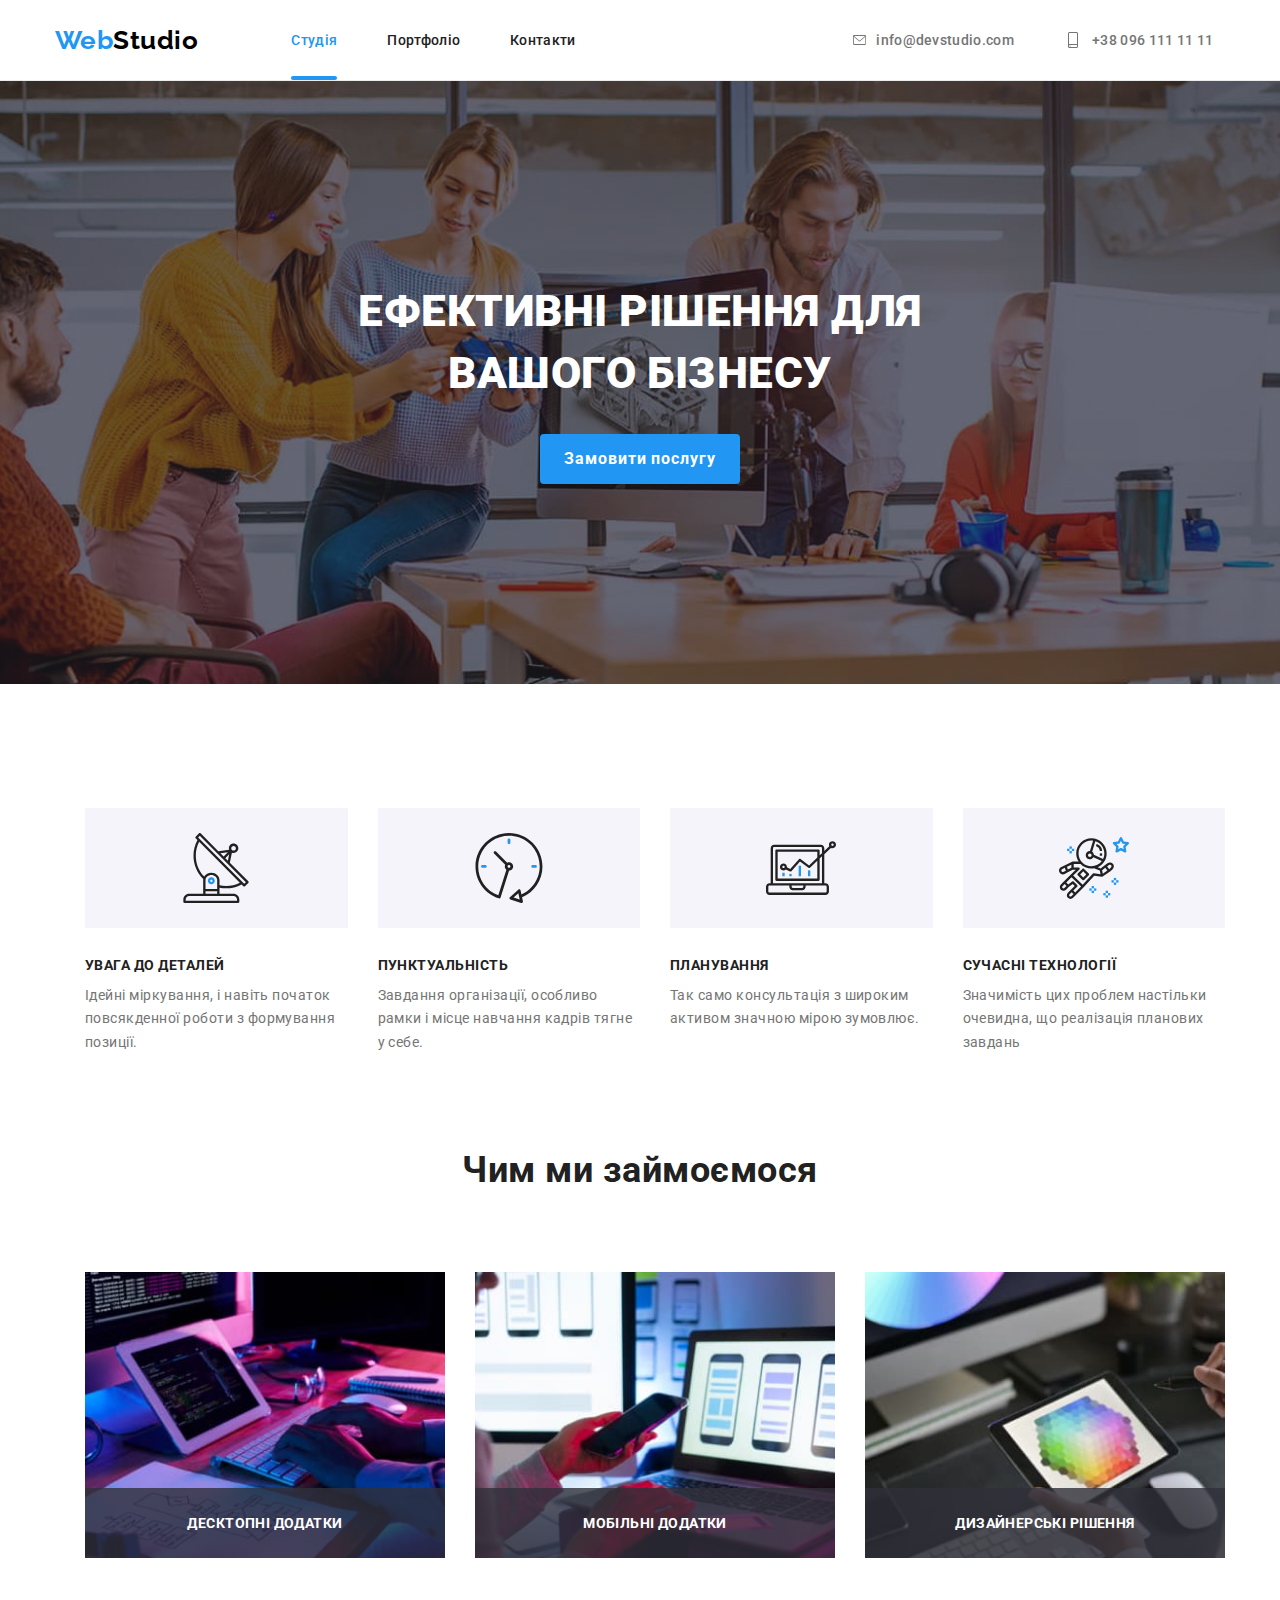
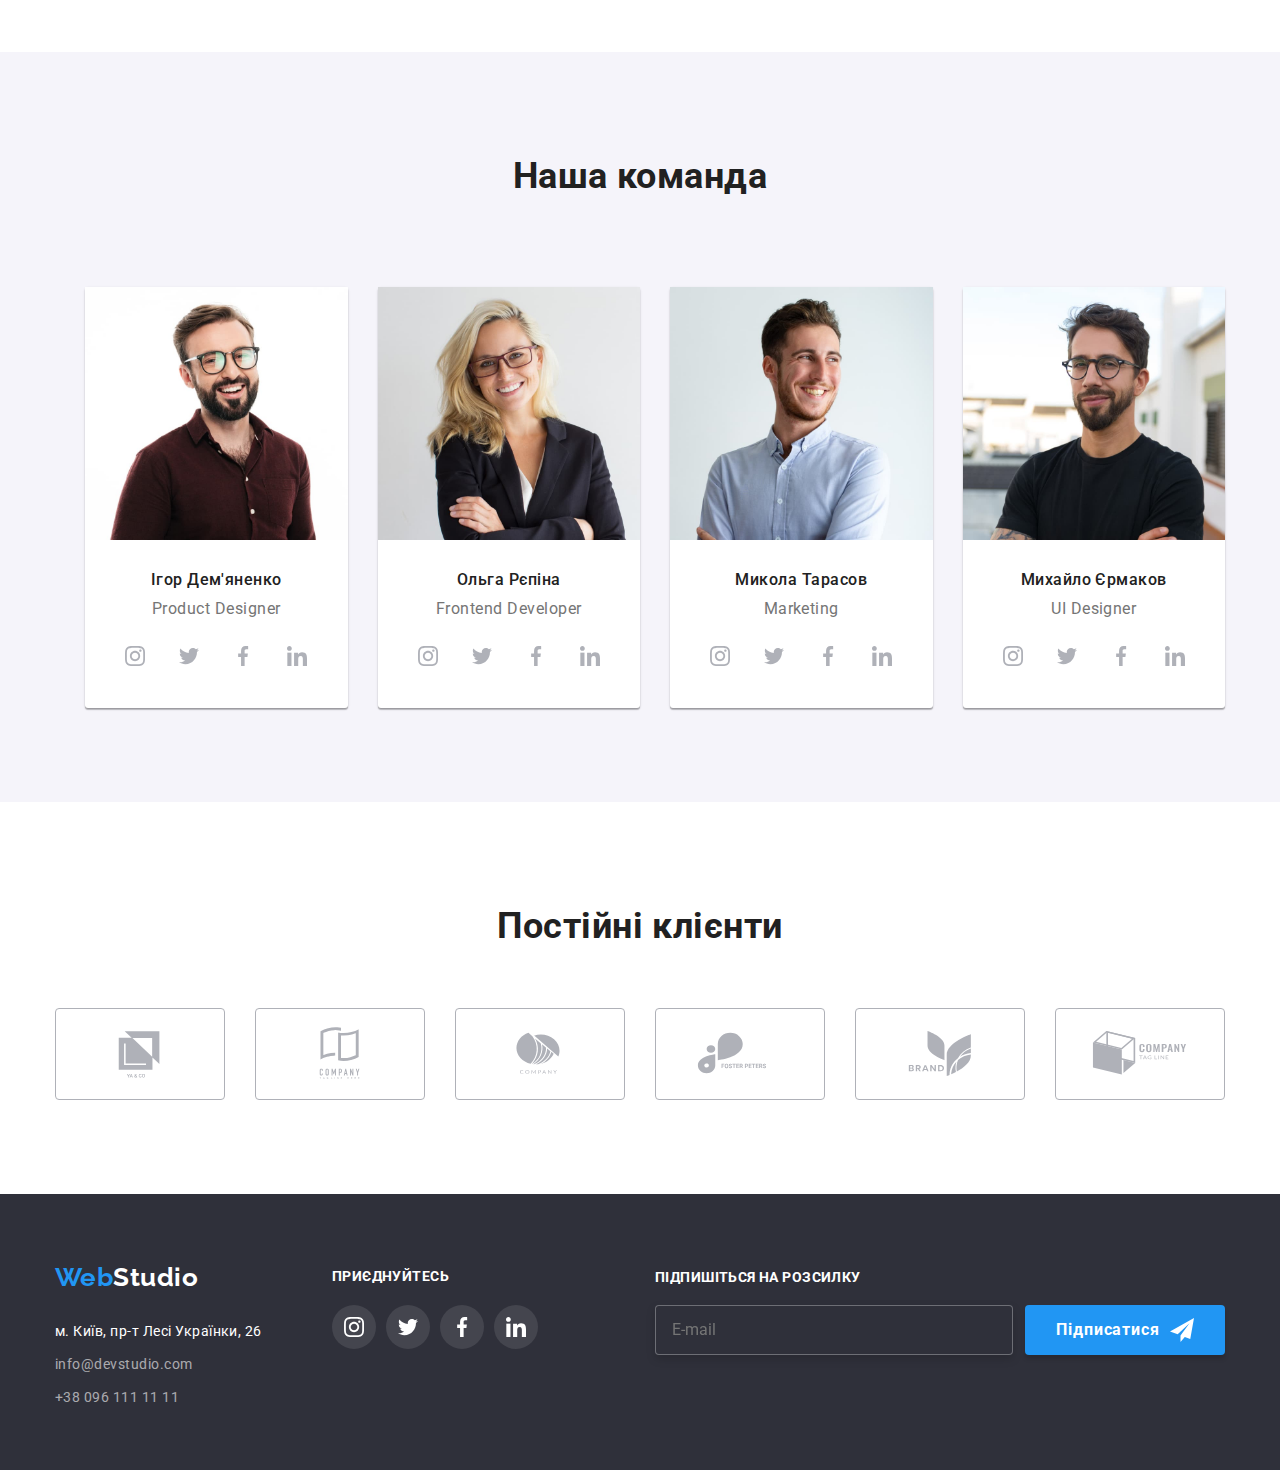
==== index.html @ 17b12d62 "scss" ====
<!DOCTYPE html>
<html lang="ru">
  <head>
    <meta charset="UTF-8" />
    <meta http-equiv="X-UA-Compatible" content="IE=edge" />
    <meta name="viewport" content="width=device-width, initial-scale=1.0" />
    <title>WebStudio</title>
    <link rel="preconnect" href="https://fonts.googleapis.com" />
    <link rel="preconnect" href="https://fonts.gstatic.com" crossorigin />
    <link
      href="https://fonts.googleapis.com/css2?family=Raleway:wght@700&family=Roboto:wght@400;500;700;900&display=swap"
      rel="stylesheet"
    />
    <link
      rel="stylesheet"
      href="https://cdnjs.cloudflare.com/ajax/libs/modern-normalize/1.1.0/modern-normalize.min.css"
    />

    <link rel="stylesheet" href="./css/main.min.css" />
     
    
  </head>
  <body>
    <!-- Шапка профіля -->
    <header class="header">
      <div class="container">
        <nav class="header-nav">
          <a class="logo" href="">
            <span class="accent-logo">Web</span>Studio</a
          >

          <ul class="site-nav">
            <li class="header-item">
              <a class="link-studio current" href="./index.html">Студія</a>
            </li>
            <li class="header-item">
              <a class="link-studio" href="./portfolio.html">Портфоліо</a>
            </li>
            <li class="header-item">
              <a class="link-studio" href="">Контакти</a>
            </li>
          </ul>
        </nav>
        <ul class="adres">
          <div class="contacts">
            <li class="contact">
              <a class="adres-link link-contact" href="info@devstudio.com">
              <svg class="contact-icon" width="18" height="18">
                <use href="./images/icons.svg#icon-envelope"></use>
              </svg>info@devstudio.com</a>
            </li>
            <li class="contact">
              <a class="adres-link link-contact" href="+38 096 111 11 11">
              <svg class="contact-icon" width="18" height="16">
                <use  href="./images/icons.svg#icon-smartphone"></use>
              </svg>+38 096 111 11 11</a>
            </li>
          </div>
        </ul>
      </div>
    </header>
    <main>
      <!-- заголовок -->

      <section class="hero section">
        <div class="container">
          <h1 class="hero-title">Ефективні рішення для вашого бізнесу</h1>
          <button  class="button" type="button" data-modal-open>Замовити послугу</button>
        </div>
      </section>

      <!-- характеристики -->
      <section class="basic section">
        <div class="container">
          <ul class="basic-list">
            <li class="basic-item">
              <div class="basic-icon">
                <svg class="" width="70" height="70">
                <use href="./images/icons.svg#icon-antenna-1"></use>
              </svg>
              </div>
              <h2 class="basic-title">Увага до деталей</h2>
              <p class="text">
                Ідейні міркування, і навіть початок повсякденної роботи з формування позиції.
              </p>
            </li>
            <li class="basic-item">
             <div class="basic-icon">
               <svg class="" width="70" height="70">
                <use href="./images/icons.svg#icon-clock-1"></use>
              </svg>
             </div>
              <h2 class="basic-title">Пунктуальність</h2>
              <p class="text">
               Завдання організації, особливо рамки і місце навчання кадрів тягне у себе.
              </p>
            </li>
            <li class="basic-item">
              <div class="basic-icon">
                <svg class="" width="70" height="70">
                <use href="./images/icons.svg#icon-diagram-1"></use>
              </svg>
              </div>
              <h2 class="basic-title">Планування</h2>
              <p class="text">
               Так само консультація з широким активом значною мірою зумовлює.
              </p>
            </li>
            <li class="basic-item">
              <div class="basic-icon">
                <svg class="" width="70" height="70">
                <use href="./images/icons.svg#icon-astronaut-1"></use>
              </svg>
              </div>
              <h2 class="basic-title">Сучасні технології</h2>
              <p class="text">
               Значимість цих проблем настільки очевидна, що реалізація планових завдань
              </p>
            </li>
          </ul>
        </div>
      </section>

      <!-- робота -->
      <section class="work work-section-pading">
        <div class="container">
          <h2 class="work-title">Чим ми займоємося</h2>
          <ul class="our-work">
            <li class="works">
              <a href="">
              <div class="works-thumb">
                  <img 
                  src="./images/5.jpg"
                  alt="робочий стіл програміста"
                  width="370"
                />
               <div class="works-text">
                <p>Десктопні додатки</p>
               </div> 
              </div>
              </a>
            </li>
            <li class="works">
              <a href="">
                <div class="works-thumb">
                 <img
                  src="./images/6.jpg"alt="телефон з компютером"width="370"/>
               
                <div class="works-text">
                <p>Мобільні додатки</p>
                 </div>
               </div>
                </a>
            </li>
            <li class="works">
              
              <a href="">
                <div class="works-thumb">
                 <img src="./images/7.jpg" alt="планшет" width="370" />
                 <div class="works-text">
                <p>Дизайнерські рішення</p>
                 </div>
                </div>
              </a>
            </li>
          </ul>
        </div>
      </section>

      <!-- команда -->
      <section class="team section">
        <div class="container">
          <h2 class="team-title">Наша команда</h2>
          <ul class="team">
            <li class="team-list">
              <img
                src="./images/1.jpg"
                alt="фото русявого чоловіка в окулярах"
                width="270"
              />

              <div class="name">
                <h3 class="caption">Ігор Дем'яненко</h3>
                <p class="caption-title">Product Designer</p>
                <ul class="caption-soc-list list">
                <li class="caption-soc-item">
                  <a href="" class="caption-soc-link ">
                    <svg class="caption-soc-icon" width="20" height="20">
                      <use href="./images/icons.svg#icon-instagram-2"></use>
                    </svg>
                  </a>
                </li>
                <li class="caption-soc-item">
                  <a href="" class="caption-soc-link ">
                    <svg class="caption-soc-icon" width="20" height="20">
                      <use href="./images/icons.svg#icon-twitter-1"></use>
                    </svg>
                  </a>
                </li>
                <li class="caption-soc-item">
                  <a href="" class="caption-soc-link ">
                    <svg class="caption-soc-icon" width="20" height="20">
                      <use href="./images/icons.svg#icon-facebook-1"></use>
                    </svg>
                  </a>
                </li>
                <li class="caption-soc-item">
                  <a href="" class="caption-soc-link ">
                    <svg class="caption-soc-icon" width="20" height="20">
                      <use href="./images/icons.svg#icon-linkedin-1"></use>
                    </svg>
                  </a>
                </li>
              </ul>
              </div>
              
            </li>

            <li class="team-list">
              <img src="./images/2.jpg" alt="фото жінки" width="270" />

              <div class="name">
                <h3 class="caption">Ольга Рєпіна</h3>
                <p class="caption-title">Frontend Developer</p>
                <ul class="caption-soc-list list">
                <li class="caption-soc-item">
                  <a href="" class="caption-soc-link ">
                    <svg class="caption-soc-icon" width="20" height="20">
                      <use href="./images/icons.svg#icon-instagram-2"></use>
                    </svg>
                  </a>
                </li>
                <li class="caption-soc-item">
                  <a href="" class="caption-soc-link ">
                    <svg class="caption-soc-icon" width="20" height="20">
                      <use href="./images/icons.svg#icon-twitter-1"></use>
                    </svg>
                  </a>
                </li>
                <li class="caption-soc-item">
                  <a href="" class="caption-soc-link ">
                    <svg class="caption-soc-icon" width="20" height="20">
                      <use href="./images/icons.svg#icon-facebook-1"></use>
                    </svg>
                  </a>
                </li>
                <li class="caption-soc-item">
                  <a href="" class="caption-soc-link ">
                    <svg class="caption-soc-icon" width="20" height="20">
                      <use href="./images/icons.svg#icon-linkedin-1"></use>
                    </svg>
                  </a>
                </li>
              </ul>
              </div>
              
            </li>

            <li class="team-list">
              <img
                src="./images/3.jpg"
                alt="фото русявого чоловіка"
                width="270"
              />

              <div class="name">
                <h3 class="caption">Микола Тарасов</h3>
                <p class="caption-title">Marketing</p>
                <ul class="caption-soc-list list">
                <li class="caption-soc-item">
                  <a href="" class="caption-soc-link ">
                    <svg class="caption-soc-icon" width="20" height="20">
                      <use href="./images/icons.svg#icon-instagram-2"></use>
                    </svg>
                  </a>
                </li>
                <li class="caption-soc-item">
                  <a href="" class="caption-soc-link ">
                    <svg class="caption-soc-icon" width="20" height="20">
                      <use href="./images/icons.svg#icon-twitter-1"></use>
                    </svg>
                  </a>
                </li>
                <li class="caption-soc-item">
                  <a href="" class="caption-soc-link ">
                    <svg class="caption-soc-icon" width="20" height="20">
                      <use href="./images/icons.svg#icon-facebook-1"></use>
                    </svg>
                  </a>
                </li>
                <li class="caption-soc-item">
                  <a href="" class="caption-soc-link ">
                    <svg class="caption-soc-icon" width="20" height="20">
                      <use href="./images/icons.svg#icon-linkedin-1"></use>
                    </svg>
                  </a>
                </li>
              </ul>
              </div>
              
            </li>

            <li class="team-list">
              <img
                src="./images/4.jpg"
                alt="фото чорнявого чоловіка в окулярах"
                width="270"
              />

              <div class="name">
                <h3 class="caption">Михайло Єрмаков</h3>
                <p class="caption-title">UI Designer</p>
                <ul class="caption-soc-list list">
                <li class="caption-soc-item">
                  <a href="" class="caption-soc-link ">
                    <svg class="caption-soc-icon" width="20" height="20">
                      <use href="./images/icons.svg#icon-instagram-2"></use>
                    </svg>
                  </a>
                </li>
                <li class="caption-soc-item">
                  <a href="" class="caption-soc-link ">
                    <svg class="caption-soc-icon" width="20" height="20">
                      <use href="./images/icons.svg#icon-twitter-1"></use>
                    </svg>
                  </a>
                </li>
                <li class="caption-soc-item">
                  <a href="" class="caption-soc-link ">
                    <svg class="caption-soc-icon" width="20" height="20">
                      <use href="./images/icons.svg#icon-facebook-1"></use>
                    </svg>
                  </a>
                </li>
                <li class="caption-soc-item">
                  <a href="" class="caption-soc-link ">
                    <svg class="caption-soc-icon" width="20" height="20">
                      <use href="./images/icons.svg#icon-linkedin-1"></use>
                    </svg>
                  </a>
                </li>
              </ul>
              </div>
              
            </li>
          </ul>
        </div>
      </section>

      <!--Постійні клієнти-->

      <section class="regular-customers section ">
       <div class="container">
          <h2 class="client">Постійні клієнти</h2>
          <ul class="regular-customers-list list">
            <li class="regular-customers-item">
              <a href="" class="regular-customers-link ">
                <svg class="regular-customers-icon" width="106" height="60">
                  <use href="./images/icons.svg#icon-Logo-1"></use>
                </svg>
              </a>
            </li>
            <li class="regular-customers-item">
              <a href="" class="regular-customers-link ">
                <svg class="regular-customers-icon" width="106" height="60">
                  <use href="./images/icons.svg#icon-Logo-2"></use>
                </svg>
              </a>
            </li>
            <li class="regular-customers-item">
              <a href="" class="regular-customers-link ">
                <svg class="regular-customers-icon" width="106" height="60">
                  <use href="./images/icons.svg#icon-Logo-3"></use>
                </svg>
              </a>
            </li>
            <li class="regular-customers-item">
              <a href="" class="regular-customers-link ">
                <svg class="regular-customers-icon" width="106" height="60">
                  <use href="./images/icons.svg#icon-Logo-4"></use>
                </svg>
              </a>
            </li>
            <li class="regular-customers-item">
              <a href="" class="regular-customers-link ">
                <svg class="regular-customers-icon" width="106" height="60">
                  <use href="./images/icons.svg#icon-Logo-5"></use>
                </svg>
              </a>
            </li>
            <li class="regular-customers-item">
              <a href="" class="regular-customers-link ">
                <svg class="regular-customers-icon" width="106" height="60">
                  <use href="./images/icons.svg#icon-Logo-6"></use>
                </svg>
              </a>
            </li>
          </ul>
        </div>

      </section>

      <!-- футер -->
      <footer class="footer">
        <div class="container">
          <div class="footer-logo">
          <a class="logo-footer" href="">
            <span class="accent-logo">Web</span>Studio</a
          >
            <address>
            <ul class="address">
              <li class="streat">
                <a class="address-map link" href=""
                  >м. Київ, пр-т Лесі Українки, 26</a
                >
              </li>
              
              <li class="streat">
                <a class="address link" href="">info@devstudio.com</a>
              </li>

              <li class="streat">
                <a class="address link" href="">+38 096 111 11 11</a>
              </li>
            </ul>
          </address>
        </div>
    <div class="join">
            <h3 class="join-title">приєднуйтесь</h3>
              <ul class="footer-soc-list list">
                <li class="footer-soc-item">
                  <a href="" class="footer-soc-link link">
                  <svg class="footer-soc-icon" width="20" height="20">
                    <use href="./images/icons.svg#icon-instagram-2"></use>
                  </svg>
                  </a>
                </li>
                <li class="footer-soc-item">
                  <a href="" class="footer-soc-link link">
                  <svg class="footer-soc-icon" width="20" height="20">
                    <use href="./images/icons.svg#icon-twitter-1"></use>
                  </svg>
                  </a>
                </li>
                <li class="footer-soc-item">
                  <a href="" class="footer-soc-link link">
                  <svg class="footer-soc-icon" width="20" height="20">
                    <use href="./images/icons.svg#icon-facebook-1"></use>
                  </svg>
                  </a>
                </li>
                <li class="footer-soc-item">
                  <a href="" class="footer-soc-link link">
                  <svg class="footer-soc-icon" width="20" height="20">
                    <use href="./images/icons.svg#icon-linkedin-1"></use>
                  </svg>
                  </a>
                </li>
                </a>
              </ul>
            </div>
       <div class="footer-form">
           <p class="footer-form-title">Підпишіться на розсилку</p>
           <form class="footer-form-flex">
             <input type="email" class="footer-form-input"  placeholder="E-mail" required name="user_email"/>
             <button type="submit" class="footer-form-sumbit"><span>Підписатися</span>
                <svg class="footer-form-icon" width="24" height="24">
                  <use href="./images/icons.svg#icon-icon-send"></use>
                </svg>
             </button>
           </form>
        </div> 
      </div>
      </footer>
<!-- модальне вікно -->
      <div class="backdrop is-hidden " data-modal>
        <div class="modal">
          <button  class="close" type="button" data-modal-close>
            <svg class="modal-close" width="18" height="18">
              <use class="icon-close" href="./images/icons.svg#icon-close-black"></use>
            </svg>
          </button>
          <p class="modal-form-title">Залиште свої дані, ми вам передзвонимо</p>
          <form class="modal-form">
            <label class="modal-form-field">
              <span class="modal-form-field-desc">Ім'я</span> 
                <span class="modal-form-input-wrapper">
                  <input type="text" class="modal-form-input" required pattern="[a-zA-Zа-яА-яіІїЇ]+"  name="user_name"/>
                  <svg class="modal-form-input-icon" width="18" height="18">
                    <use href="./images/icons.svg#icon-person-black-18dp-1"></use>
                  </svg>
                </span>
              </span>
            </label>
            <label class="modal-form-field">
              <span class="modal-form-field-desc">Телефон</span>
              <span class="modal-form-input-wrapper">
              <input type="tel" class="modal-form-input" required pattern="[0-9]{3}-[0-9]{3}-[0-9]{2}-[0-9]{2}" title="xxx-xxx-xx-xx" name="user_phon" />
              
               <svg class="modal-form-input-icon" width="18" height="18">
                <use href="./images/icons.svg#icon-phone-black-18dp-1"></use>
              </svg>
            </span>
            </label>
            <label class="modal-form-field">
              <span class="modal-form-field-desc">Пошта</span>
              <span class="modal-form-input-wrapper">
              <input type="email" class="modal-form-input" required name="user_email"/>
               <svg class="modal-form-input-icon" width="18" height="18">
                <use href="./images/icons.svg#icon-email-black-18dp-1"></use>
              </svg>
            </span>
            </label>
            <label class="modal-form-field">
              <span class="modal-form-field-desc">Коментар</span>
              <textarea name="user_message" class="modal-form-message" placeholder="Введіть текст"></textarea>
            </label>
            <label class="modal-form-check-field">
              <input type="checkbox" class="modal-form-check" required name="user_policy" />
               <svg class="modal-form-own-checbox" >
                <use class="modal-form-own-checbox-icon"  href="./images/icons.svg#icon-icon-check"></use>
              </svg>
             Погоджуюся з розсилкою та приймаю &nbsp;<a class="form-text" href="">Умови договору</a>
              
            </label>
            <button type="submit" class="modal-form-sumbit">Відправити</button>
          </form>
        </div>
      </div>
         
          
    </main>
    <script src="./js/modal.js"></script>
  </body>
</html>
---- css/main.min.css ----
:root{--primary-text-color: #757575;--title-text-color: #212121;--accent-color: #2196f3;--primary-white-color: #ffffff;--card-set-gap: 30px}p,h1,h2,h3,h4,h5,h6{margin:0}a{text-decoration:none}ul{list-style:none}ul{margin:0;padding-left:0}img{display:block;max-width:100%;height:auto}body{background-color:var(--primary-white-color);color:var(--primary-text-color);font-family:Roboto,sans-serif;letter-spacing:.03em}.container{max-width:1200px;padding-left:15px;padding-right:15px;margin:0 auto}.section{padding:94px 0px}.logo{color:#000;font-family:Raleway;font-weight:700;font-size:26px;line-height:1.19;padding-top:25px;padding-bottom:24px;margin-right:93px}.site-nav{display:flex;letter-spacing:.02em}.site-nav .link:hover,.site-nav .link:focus{color:var(--accent-color)}.link-studio::after{content:"";position:absolute;left:0;bottom:-7px;display:block;width:100%;height:4px;background-color:#2196f3;border-radius:2px;transform:scaleX(0);transition:transform 250ms cubic-bezier(0.4, 0, 0.2, 1)}.link-studio{position:relative;color:var(--title-text-color);font-weight:500;font-size:14px;line-height:1.1;padding-left:0px;padding-bottom:25px;transition:color 250ms cubic-bezier(0.4, 0, 0.2, 1)}.link-studio.current{color:#2196f3}.link-studio.current::after{transform:scaleX(1)}.link-studio:hover:after{transform:scaleX(1)}.link-studio:hover,.link-studio:focus{color:#2196f3}.adres{display:flex;margin-left:auto;align-items:center;color:#757575;letter-spacing:.02em}.link-contact{fill:currentColor;color:#757575;position:relative}.link-contact::after{content:"";position:absolute;left:0;bottom:0;transform:scaleX(0);transition:transform 250ms cubic-bezier(0.4, 0, 0.2, 1)}.link-contact:hover:after{transform:scaleX(1)}.link-contact:hover,.link-contact:focus{color:#2196f3}.adres-link{display:flex;align-items:center;width:161px;height:16px;transition:color 250ms cubic-bezier(0.4, 0, 0.2, 1)}.contact:not(:last-child){margin-right:50px}.contact-icon{margin-right:10px}.contacts{display:flex;font-weight:500;font-size:14px}.header-nav{display:flex;align-items:center}.header .container{display:flex;align-items:center}.accent-logo{color:var(--accent-color)}.header-item:not(:last-child){margin-right:50px}.backdrop{position:fixed;width:100%;height:100%;left:0px;top:0px;background:rgba(0,0,0,.2)}.backdrop.is-hidden{opacity:0;pointer-events:none}.modal{position:absolute;top:50%;left:50%;transform:translate(-50%, -50%);width:528px;padding-left:41px;padding-top:40px;padding-right:39px;background:#fff;box-shadow:0px 1px 3px rgba(0,0,0,.12),0px 1px 1px rgba(0,0,0,.14),0px 2px 1px rgba(0,0,0,.2);border-radius:4px}.close{position:absolute;right:0px;top:0px;margin:8px 8px;padding-left:6px;padding-top:6px;padding-right:6px;background:#fff;border:1px solid rgba(0,0,0,.1);border-radius:20px;list-style:none;cursor:pointer}.modal-form-title{font-family:"Roboto";font-style:normal;font-weight:700;font-size:20px;line-height:23px;text-align:center;letter-spacing:.03em;margin-bottom:12px;color:#212121}.modal-form{display:flex;flex-direction:column}.modal-form-field{margin-bottom:10px}.modal-form-field-desc{display:block;font-family:"Roboto";font-style:normal;font-weight:400;font-size:12px;line-height:14px;margin-bottom:4px;letter-spacing:.01em;color:#757575}.modal-form-input{outline:none;width:100%;height:40px;padding-left:42px;font-size:12px;border:1px solid rgba(33,33,33,.2);border-radius:4px;transition:border-color 250ms cubic-bezier(0.4, 0, 0.2, 1)}.modal-form-input-wrapper{position:relative;display:block}.modal-form-input:focus{border:1px solid #2196f3;border-radius:4px}.modal-form-input-icon{position:absolute;top:50%;left:12px;transform:translateY(-50%);transition:fill 250ms cubic-bezier(0.4, 0, 0.2, 1)}.modal-form-input:focus+.modal-form-input-icon{fill:#2196f3}.modal-form-message{width:100%;height:120px;left:576px;top:518px;padding:16px 12px;font-size:12px;border:1px solid rgba(33,33,33,.2);border-radius:4px;resize:none;transition:border 250ms cubic-bezier(0.4, 0, 0.2, 1)}.modal-form-message::placeholder{font-family:"Roboto";font-style:normal;font-weight:400;font-size:12px;line-height:14px;letter-spacing:.01em;color:rgba(117,117,117,.5)}.modal-form-message:focus{outline:none;border:1px solid #2196f3;border-radius:4px}.modal-form-check{position:absolute;appearance:none}.modal-form-own-checbox{width:16px;height:15px;border:2px solid #212121;border-radius:2px;cursor:pointer;margin-right:7px}.modal-form-own-checbox-icon{display:none;fill:#fff;margin-left:54px}.modal-form-check:checked+.modal-form-own-checbox{background-color:#188ce8;border:#188ce8}.modal-form-check:checked+.modal-form-own-checbox .modal-form-own-checbox-icon{display:block}.modal-form-check:focus+.modal-form-own-checbox{box-shadow:0 0 0 2px rgba(0,0,235,.5)}.modal-form-check-field{display:flex;align-items:center;margin-bottom:30px;margin-left:12px;font-family:"Roboto";font-style:normal;font-weight:400;font-size:14px;line-height:24px;letter-spacing:.03em;color:#757575}.form-text{font-family:"Roboto";font-style:normal;font-weight:400;font-size:14px;line-height:24px;letter-spacing:.03em;text-decoration-line:underline;color:#2196f3}.form-text:hover{text-decoration-line:none}.modal-form-sumbit{display:block;min-width:200px;height:50px;margin-left:auto;margin-right:auto;border:inherit;margin-bottom:40px;background-color:#2196f3;box-shadow:0px 4px 4px rgba(0,0,0,.15);border-radius:4px;color:var(--primary-white-color);font-weight:700;font-size:16px;line-height:1.8;letter-spacing:.06em;font-family:Roboto,sans-serif;cursor:pointer;transition:background-color 250ms cubic-bezier(0.4, 0, 0.2, 1),box-shadow 0px 4px 4px rgba(0,0,0,.15)}.modal-form-sumbit:hover,.modal-form-sumbit:focus{background-color:#188ce8;color:#fff}.modal-close:hover,.modal-close:focus{background:#fff}.modal-close:hover .icon-close,.modal-close:focus .icon-close{fill:#2196f3}.hero{background:#2f303a;background-image:linear-gradient(rgba(47, 48, 58, 0.4), rgba(47, 48, 58, 0.4)),url(../images/hero-bg.jpg);background-size:cover;background-position:center;background-repeat:no-repeat;padding-top:200px;padding-bottom:200px;max-width:1600px;margin:0 auto}.hero-title{display:block;text-align:center;max-width:696px;text-transform:uppercase;color:var(--primary-white-color);font-weight:900;font-size:44px;line-height:1.4;margin-left:auto;margin-right:auto;margin-bottom:30px}.button{display:block;min-width:200px;height:50px;margin-left:auto;margin-right:auto;border:inherit;border-radius:4px;background:var(--accent-color);color:var(--primary-white-color);font-weight:700;font-size:16px;line-height:1.8;letter-spacing:.06em;font-family:Roboto,sans-serif;cursor:pointer;transition:background-color 250ms cubic-bezier(0.4, 0, 0.2, 1)}.button:hover,.button:focus{background-color:#188ce8;color:#fff}.basic-list{display:flex;flex-wrap:wrap;margin-left:calc "-1 * var(--card-set-gap)";margin-top:calc "-1 * var(--card-set-gap)"}.basic-list>.basic-item{flex-basis:calc(25% - var(--card-set-gap));margin-left:var(--card-set-gap);margin-top:var(--card-set-gap)}.basic-item{max-width:270px;border-radius:4px}.basic-icon{display:flex;height:120px;align-items:center;justify-content:center;margin-bottom:30px;background-color:#f5f4fa}.basic-title{font-weight:700;font-size:14px;line-height:1.1;color:var(--title-text-color);text-transform:uppercase;margin-bottom:10px}.text{font-weight:400;font-size:14px;line-height:1.7}.our-work{display:flex;flex-wrap:wrap;margin-left:calc "-1 * var(--card-set-gap)";margin-top:calc "-1 * var(--card-set-gap)"}.our-work>.works{flex-basis:calc(33.3333333333% - var(--card-set-gap));margin-left:var(--card-set-gap);margin-top:var(--card-set-gap)}.work-section-pading{padding-bottom:94px}.work-title{display:block;text-align:center;font-weight:700;font-size:36px;line-height:1.2;color:var(--title-text-color);margin-bottom:50px}.works-thumb{position:relative;overflow:hidden}.works-thumb:hover::before{opacity:1}.works-text{position:absolute;width:100%;left:0;bottom:0;padding-top:27px;padding-bottom:27px;text-align:center;font-family:"Roboto";font-style:normal;font-weight:700;font-size:14px;line-height:16px;letter-spacing:.03em;text-transform:uppercase;background:rgba(47,48,58,.8);color:#fff}.team{display:flex;flex-wrap:wrap;background-color:#f5f4fa;margin-left:calc "-1 * var(--card-set-gap)";margin-top:calc "-1 * var(--card-set-gap)"}.team>.team-list{flex-basis:calc(25% - var(--card-set-gap));margin-left:var(--card-set-gap);margin-top:var(--card-set-gap)}.team-list{display:block;max-width:100%;height:auto;background-color:#fff;border-radius:3px;box-shadow:0px 1px 3px rgba(0,0,0,.12),0px 1px 1px rgba(0,0,0,.14),0px 2px 1px rgba(0,0,0,.2)}.team-title{display:block;text-align:center;font-weight:700;font-size:36px;line-height:1.7;color:var(--title-text-color);margin-bottom:50px}.caption{display:block;text-align:center;font-weight:500;font-size:16px;line-height:1.2;color:var(--title-text-color);margin-bottom:10px}.caption-title{display:block;text-align:center;font-weight:400;font-size:16px;line-height:1.2}.name{padding-top:30px;padding-bottom:30px}.caption-soc-list{display:flex;justify-content:center;margin-top:16px}.caption-soc-item{width:44px;height:44px;margin-left:10px}.caption-soc-item:first-child{margin-left:0px}.caption-soc-link{display:flex;align-items:center;justify-content:center;width:100%;height:100%;border-radius:50%;transition:background-color 250ms cubic-bezier(0.4, 0, 0.2, 1)}.caption-soc-icon{position:absolute;fill:#afb1b8;transition:fill 250ms cubic-bezier(0.4, 0, 0.2, 1)}.caption-soc-link:hover,.caption-soc-link:focus{background:#2196f3}.caption-soc-link:hover .caption-soc-icon,.caption-soc-link:focus .caption-soc-icon{fill:#fff}.client{display:block;text-align:center;font-weight:700;font-size:36px;line-height:1.7;color:var(--title-text-color);margin-bottom:50px}.regular-customers-list{display:flex;margin-left:calc(-1*var(--card-set-gap));margin-top:calc(-1*var(--card-set-gap))}.regular-customers-list>.regular-customers-item{flex-basis:calc(16.6666666667% - var(--card-set-gap));margin-left:var(--card-set-gap);margin-top:var(--card-set-gap)}.regular-customers-icon{position:absolute;fill:#afb1b8;transition:fill 250ms cubic-bezier(0.4, 0, 0.2, 1)}.regular-customers-link{display:flex;border-radius:4px;height:92px;border:1px solid #afb1b8;align-content:stretch;justify-content:space-evenly;align-items:center;transition:border 250ms cubic-bezier(0.4, 0, 0.2, 1)}.regular-customers-link:hover .regular-customers-icon,.regular-customers-link:focus .regular-customers-icon{fill:#2196f3}.regular-customers-link:hover,.regular-customers-link:focus{border:1px solid #2196f3}.footer{background:#2f303a;padding-top:60px;padding-bottom:60px}.logo-footer{display:block;font-family:Raleway;font-weight:700;font-size:26px;line-height:1.8;color:var(--primary-white-color);margin-bottom:20px}.footer .container{display:flex}.footer-soc-list{display:flex;justify-content:center}.footer-soc-item{width:44px;height:44px;background:rgba(255,255,255,.1);border-radius:50%;margin-right:10px}.footer-soc-item:last-child{margin-right:0}.footer-soc-link{display:flex;align-items:center;justify-content:center;width:100%;height:100%;border-radius:50%;transition:color 250ms cubic-bezier(0.4, 0, 0.2, 1)}.footer-soc-icon{position:absolute;fill:#fff}.footer-soc-link:hover,.footer-soc-link:focus{background:#2196f3}.footer-soc-link:hover .footer-soc-icon,.footer-soc-link:focus .footer-soc-icon{fill:#fff}.footer-form{display:flex;flex-direction:column;align-items:flex-start;margin-top:15px;margin-left:auto}.footer-form-title{margin-bottom:20px;font-family:"Roboto";font-style:normal;font-weight:700;font-size:14px;line-height:16px;letter-spacing:.03em;text-transform:uppercase;color:#fff}.footer-form-input{width:358px;height:50px;left:766px;top:2776px;padding:16px;margin-right:12px;box-sizing:border-box;border:1px solid rgba(255,255,255,.3);filter:drop-shadow(0px 4px 4px rgba(0, 0, 0, 0.15));border-radius:4px;background:#2f303a;color:#fff;outline:none}.footer-form-sumbit{display:flex;align-items:center;justify-content:center;gap:10px;width:200px;height:50px;border:inherit;background:var(--accent-color);color:var(--primary-white-color);box-shadow:0px 4px 4px rgba(0,0,0,.15);border-radius:4px;font-family:"Roboto";font-style:normal;font-weight:700;font-size:16px;line-height:1.14;letter-spacing:.06em;margin-bottom:20px;color:#fff;cursor:pointer;transition:background-color 250ms cubic-bezier(0.4, 0, 0.2, 1)}.footer-form-sumbit:hover,.footer-form-sumbit:focus{background-color:#188ce8;color:#fff}.footer-form-icon{display:flex;align-items:center;justify-content:center;bottom:2px;left:160px}.footer-form-flex{display:flex}.address .link:hover{color:var(--accent-color)}.address{color:rgba(255,255,255,.6);font-weight:400;font-size:14px;line-height:1.7;font-style:normal;transition:color 250ms cubic-bezier(0.4, 0, 0.2, 1)}.address .link{position:relative}.streat:not(:last-child){margin-bottom:9px}.address-map{color:var(--primary-white-color);transition:color 250ms cubic-bezier(0.4, 0, 0.2, 1)}.join{display:block;margin-left:70px;margin-top:15px}.join-title{margin-bottom:20px;font-family:"Roboto";font-style:normal;font-weight:700;font-size:14px;line-height:1.14;letter-spacing:.03em;text-transform:uppercase;color:#fff}.header{border-bottom:1px solid #ececec}.menu-button{display:flex;justify-content:center;margin-bottom:50px}.btn:not(:last-child){margin-right:8px}.button-tap{position:relative;width:100%;height:100%;font-weight:500;font-size:16px;line-height:1.6;font-family:Roboto,sans-serif;padding:6px 22px;color:var(--title-text-color);border-radius:4px;border:inherit;background-color:#f5f4fa;cursor:pointer;transition:background-color 250ms cubic-bezier(0.4, 0, 0.2, 1),color 250ms cubic-bezier(0.4, 0, 0.2, 1),box-shadow 250ms cubic-bezier(0.4, 0, 0.2, 1)}.button-tap:hover,.button-tap:focus{background:#2196f3;color:#fff;box-shadow:0px 3px 1px rgba(0,0,0,.1),0px 1px 2px rgba(0,0,0,.08),0px 2px 2px rgba(0,0,0,.12)}.button-tap.active{background:#2196f3;color:#fff;box-shadow:0px 3px 1px rgba(0,0,0,.1),0px 1px 2px rgba(0,0,0,.08),0px 2px 2px rgba(0,0,0,.12)}.menu-picture{display:flex;flex-wrap:wrap;margin-left:calc(-1*var(--card-set-gap));margin-top:calc(-1*var(--card-set-gap))}.menu-picture>.element{flex-basis:calc(33.3333333333% - var(--card-set-gap));margin-left:var(--card-set-gap);margin-top:var(--card-set-gap)}.name-picture{padding:24px 20px;border-right-width:1px;border-right-style:solid;border-right-color:#eee;border-bottom-width:1px;border-bottom-style:solid;border-bottom-color:#eee;border-left-width:1px;border-left-style:solid;border-left-color:#eee}.text-subject{margin-top:4px;font-weight:400;font-size:16px;line-height:1.8}.subject{color:var(--title-text-color);font-weight:700;font-size:18px;line-height:2}.shadow:hover,.shadow:focus{background-color:#fff;box-shadow:0px 1px 1px rgba(0,0,0,.12),0px 4px 4px rgba(0,0,0,.06),1px 4px 6px rgba(0,0,0,.16)}.shadow{display:block;margin:auto}.shadow{position:relative;width:100%;height:100%;margin-left:auto;margin-right:auto;overflow:hidden;transition:box-shadow 250ms cubic-bezier(0.4, 0, 0.2, 1)}.shadow:hover .overlay,.shadow:focus .overlay{transform:translateY(0)}.overlay{position:absolute;top:0;left:0;width:100%;height:100%;display:flex;padding-left:24px;padding-right:24px;align-items:center;font-family:"Roboto";font-style:normal;font-weight:400;font-size:18px;line-height:28px;letter-spacing:.03em;color:#fff;background:rgba(33,150,243,.9);transform:translateY(100%);transition:transform 250ms cubic-bezier(0.4, 0, 0.2, 1)}.element-thumb{overflow:hidden;position:relative}/*# sourceMappingURL=main.min.css.map */
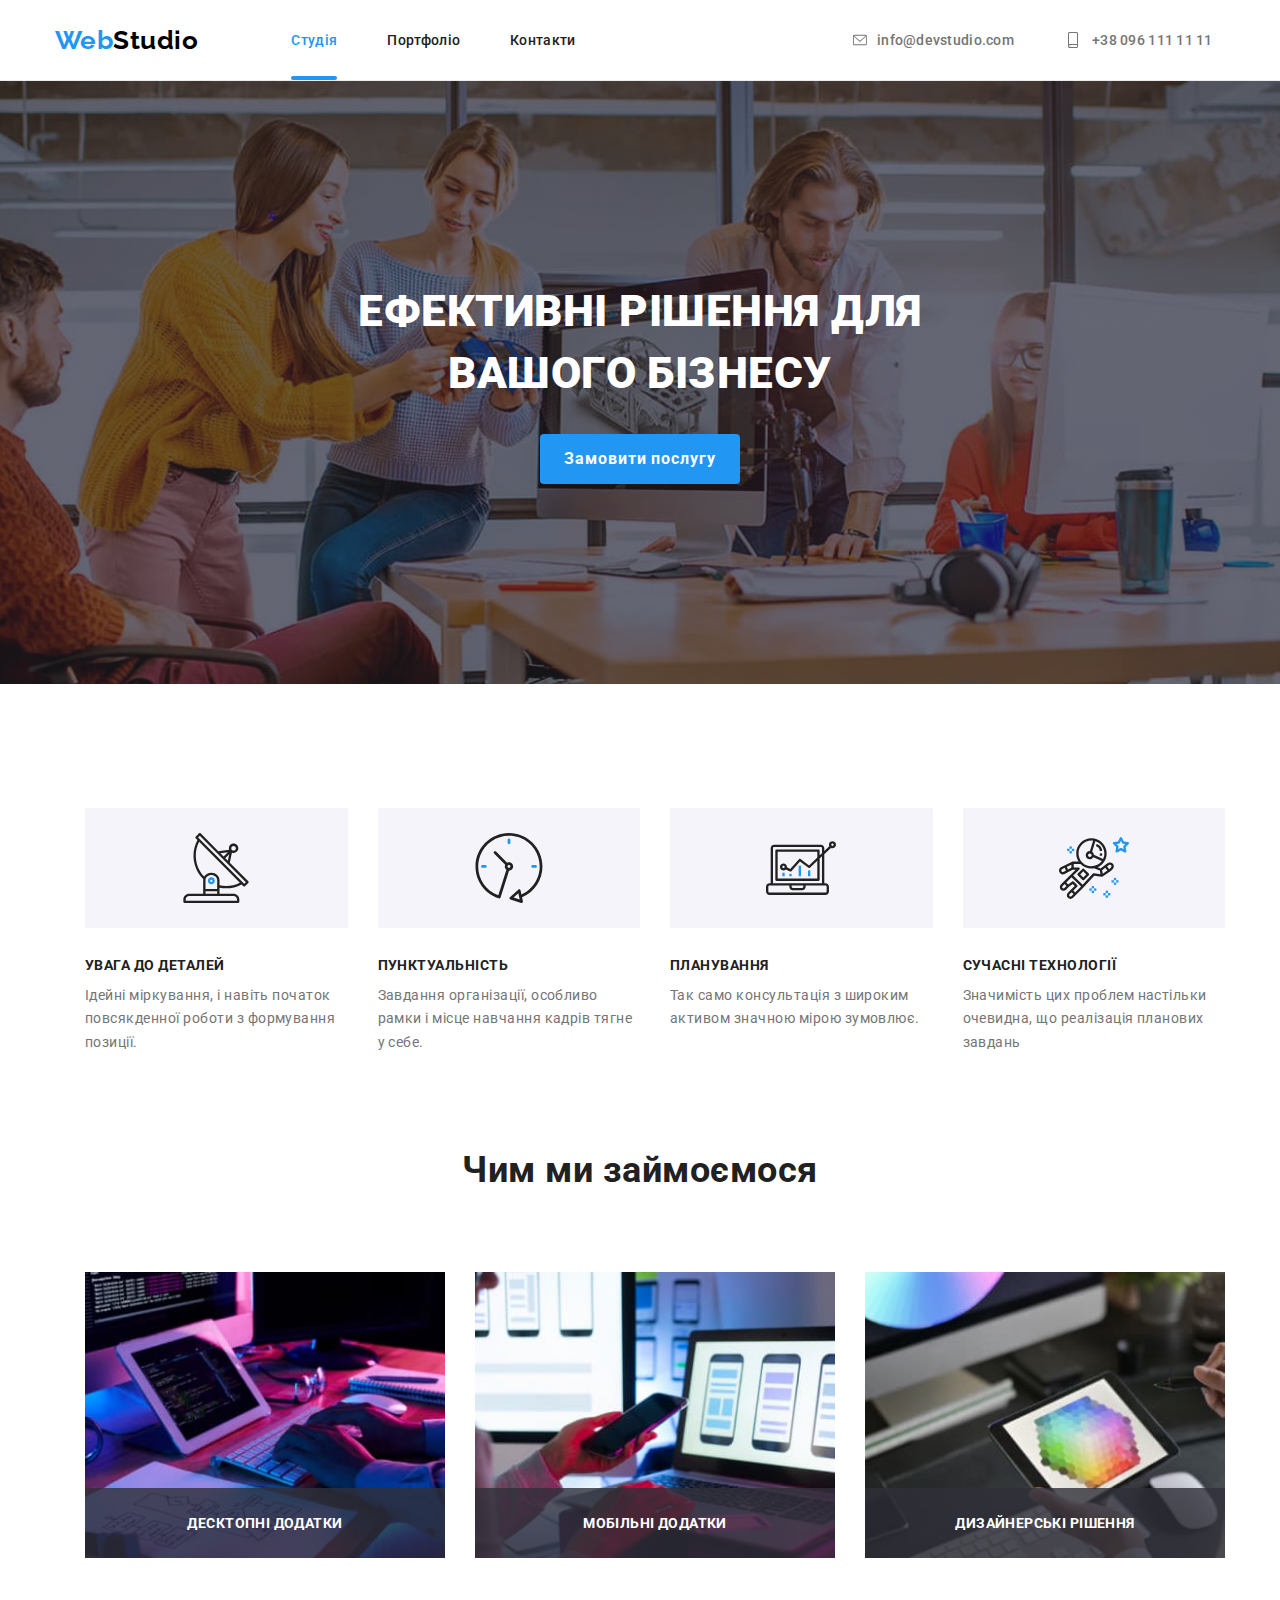
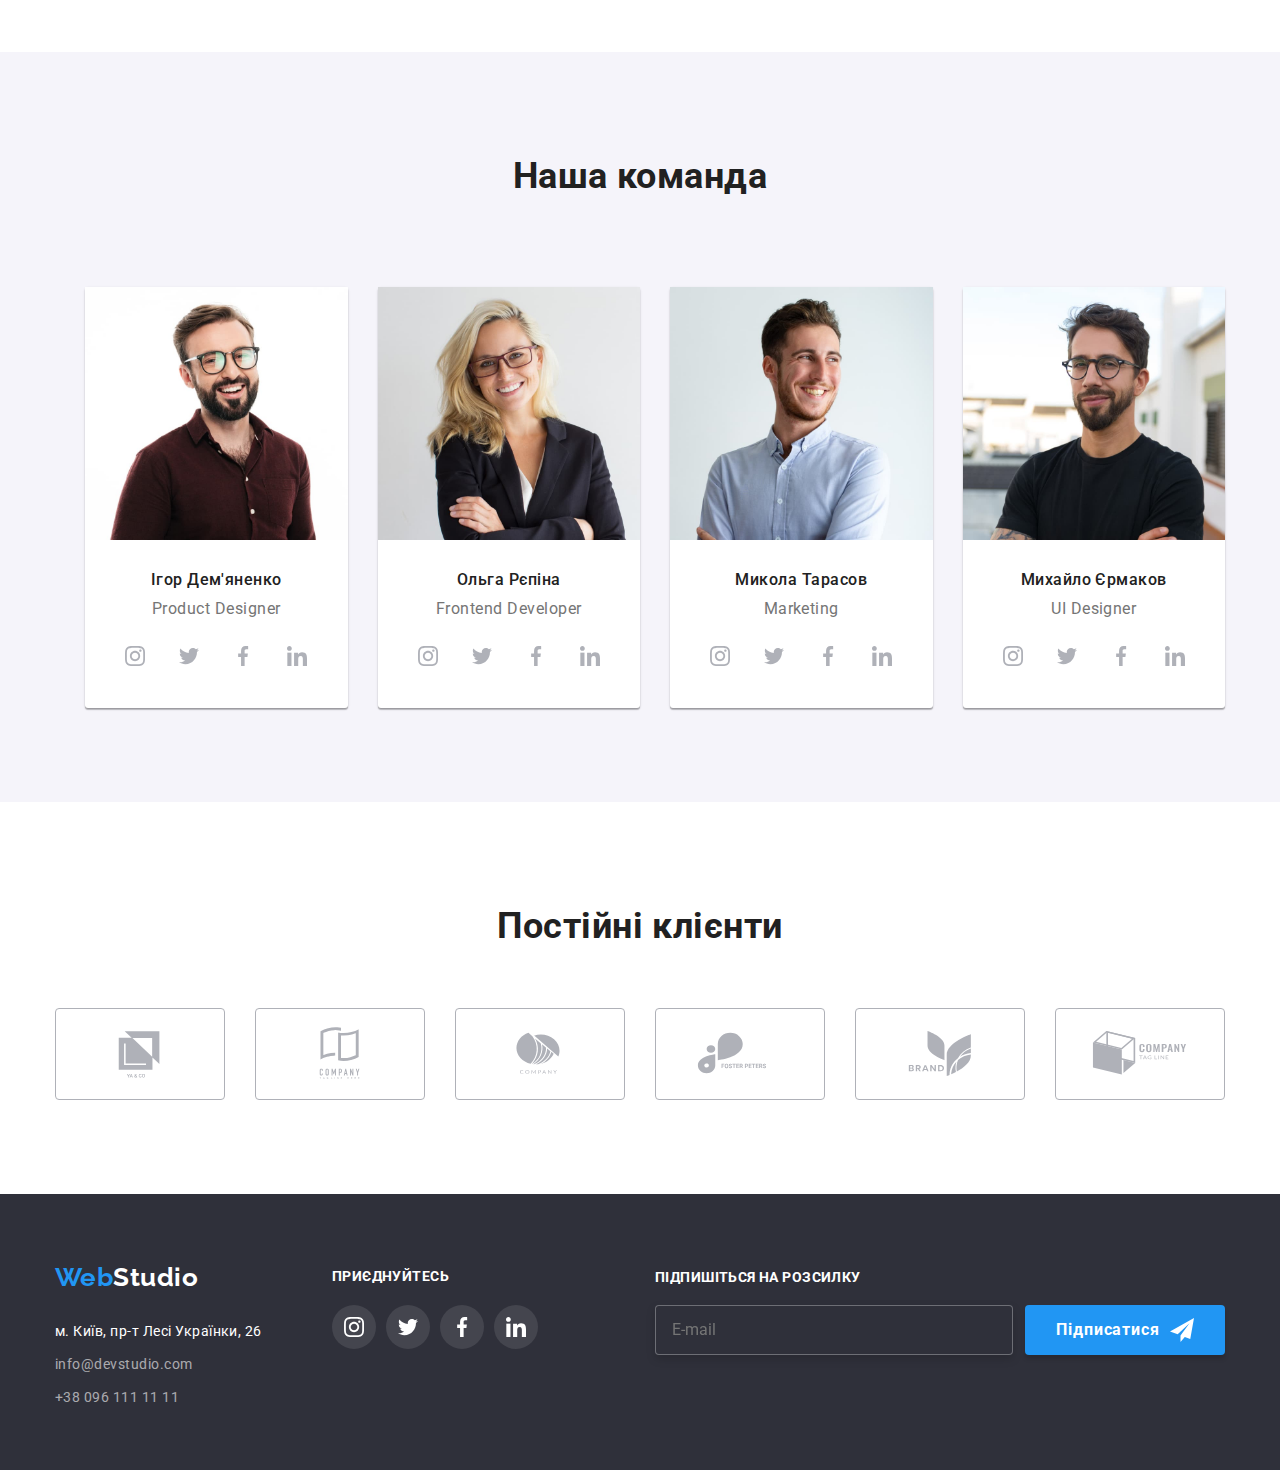
==== commit de9b3855: "виправлення" ====
--- a/index.html
+++ b/index.html
@@ -30,32 +30,33 @@
           >
 
           <ul class="site-nav">
-            <li class="header-item">
-              <a class="link-studio current" href="./index.html">Студія</a>
-            </li>
-            <li class="header-item">
-              <a class="link-studio" href="./portfolio.html">Портфоліо</a>
-            </li>
-            <li class="header-item">
-              <a class="link-studio" href="">Контакти</a>
+            <li class="site__item">
+              <a class="site-nav__link site-nav__link--current" href="./index.html">Студія</a>
+            </li>
+            <li class="site__item">
+              <a class="site-nav__link" href="./portfolio.html">Портфоліо</a>
+            </li>
+            <li class="site__item">
+              <a class="site-nav__link" href="">Контакти</a>
             </li>
           </ul>
         </nav>
+       
         <ul class="adres">
-          <div class="contacts">
-            <li class="contact">
-              <a class="adres-link link-contact" href="info@devstudio.com">
-              <svg class="contact-icon" width="18" height="18">
+          
+            <li class="adres__item">
+              <a class="adres__link" href="info@devstudio.com">
+              <svg class="contact__icon" width="18" height="18">
                 <use href="./images/icons.svg#icon-envelope"></use>
               </svg>info@devstudio.com</a>
             </li>
-            <li class="contact">
-              <a class="adres-link link-contact" href="+38 096 111 11 11">
-              <svg class="contact-icon" width="18" height="16">
+            <li class="adres__item">
+              <a class="adres__link" href="+38 096 111 11 11">
+              <svg class="contact__icon" width="18" height="16">
                 <use  href="./images/icons.svg#icon-smartphone"></use>
               </svg>+38 096 111 11 11</a>
             </li>
-          </div>
+          
         </ul>
       </div>
     </header>
@@ -73,7 +74,7 @@
       <section class="basic section">
         <div class="container">
           <ul class="basic-list">
-            <li class="basic-item">
+            <li class="basic__item">
               <div class="basic-icon">
                 <svg class="" width="70" height="70">
                 <use href="./images/icons.svg#icon-antenna-1"></use>
@@ -84,7 +85,7 @@
                 Ідейні міркування, і навіть початок повсякденної роботи з формування позиції.
               </p>
             </li>
-            <li class="basic-item">
+            <li class="basic__item">
              <div class="basic-icon">
                <svg class="" width="70" height="70">
                 <use href="./images/icons.svg#icon-clock-1"></use>
@@ -95,7 +96,7 @@
                Завдання організації, особливо рамки і місце навчання кадрів тягне у себе.
               </p>
             </li>
-            <li class="basic-item">
+            <li class="basic__item">
               <div class="basic-icon">
                 <svg class="" width="70" height="70">
                 <use href="./images/icons.svg#icon-diagram-1"></use>
@@ -106,7 +107,7 @@
                Так само консультація з широким активом значною мірою зумовлює.
               </p>
             </li>
-            <li class="basic-item">
+            <li class="basic__item">
               <div class="basic-icon">
                 <svg class="" width="70" height="70">
                 <use href="./images/icons.svg#icon-astronaut-1"></use>
--- a/css/main.min.css
+++ b/css/main.min.css
@@ -1 +1 @@
-:root{--primary-text-color: #757575;--title-text-color: #212121;--accent-color: #2196f3;--primary-white-color: #ffffff;--card-set-gap: 30px}p,h1,h2,h3,h4,h5,h6{margin:0}a{text-decoration:none}ul{list-style:none}ul{margin:0;padding-left:0}img{display:block;max-width:100%;height:auto}body{background-color:var(--primary-white-color);color:var(--primary-text-color);font-family:Roboto,sans-serif;letter-spacing:.03em}.container{max-width:1200px;padding-left:15px;padding-right:15px;margin:0 auto}.section{padding:94px 0px}.logo{color:#000;font-family:Raleway;font-weight:700;font-size:26px;line-height:1.19;padding-top:25px;padding-bottom:24px;margin-right:93px}.site-nav{display:flex;letter-spacing:.02em}.site-nav .link:hover,.site-nav .link:focus{color:var(--accent-color)}.link-studio::after{content:"";position:absolute;left:0;bottom:-7px;display:block;width:100%;height:4px;background-color:#2196f3;border-radius:2px;transform:scaleX(0);transition:transform 250ms cubic-bezier(0.4, 0, 0.2, 1)}.link-studio{position:relative;color:var(--title-text-color);font-weight:500;font-size:14px;line-height:1.1;padding-left:0px;padding-bottom:25px;transition:color 250ms cubic-bezier(0.4, 0, 0.2, 1)}.link-studio.current{color:#2196f3}.link-studio.current::after{transform:scaleX(1)}.link-studio:hover:after{transform:scaleX(1)}.link-studio:hover,.link-studio:focus{color:#2196f3}.adres{display:flex;margin-left:auto;align-items:center;color:#757575;letter-spacing:.02em}.link-contact{fill:currentColor;color:#757575;position:relative}.link-contact::after{content:"";position:absolute;left:0;bottom:0;transform:scaleX(0);transition:transform 250ms cubic-bezier(0.4, 0, 0.2, 1)}.link-contact:hover:after{transform:scaleX(1)}.link-contact:hover,.link-contact:focus{color:#2196f3}.adres-link{display:flex;align-items:center;width:161px;height:16px;transition:color 250ms cubic-bezier(0.4, 0, 0.2, 1)}.contact:not(:last-child){margin-right:50px}.contact-icon{margin-right:10px}.contacts{display:flex;font-weight:500;font-size:14px}.header-nav{display:flex;align-items:center}.header .container{display:flex;align-items:center}.accent-logo{color:var(--accent-color)}.header-item:not(:last-child){margin-right:50px}.backdrop{position:fixed;width:100%;height:100%;left:0px;top:0px;background:rgba(0,0,0,.2)}.backdrop.is-hidden{opacity:0;pointer-events:none}.modal{position:absolute;top:50%;left:50%;transform:translate(-50%, -50%);width:528px;padding-left:41px;padding-top:40px;padding-right:39px;background:#fff;box-shadow:0px 1px 3px rgba(0,0,0,.12),0px 1px 1px rgba(0,0,0,.14),0px 2px 1px rgba(0,0,0,.2);border-radius:4px}.close{position:absolute;right:0px;top:0px;margin:8px 8px;padding-left:6px;padding-top:6px;padding-right:6px;background:#fff;border:1px solid rgba(0,0,0,.1);border-radius:20px;list-style:none;cursor:pointer}.modal-form-title{font-family:"Roboto";font-style:normal;font-weight:700;font-size:20px;line-height:23px;text-align:center;letter-spacing:.03em;margin-bottom:12px;color:#212121}.modal-form{display:flex;flex-direction:column}.modal-form-field{margin-bottom:10px}.modal-form-field-desc{display:block;font-family:"Roboto";font-style:normal;font-weight:400;font-size:12px;line-height:14px;margin-bottom:4px;letter-spacing:.01em;color:#757575}.modal-form-input{outline:none;width:100%;height:40px;padding-left:42px;font-size:12px;border:1px solid rgba(33,33,33,.2);border-radius:4px;transition:border-color 250ms cubic-bezier(0.4, 0, 0.2, 1)}.modal-form-input-wrapper{position:relative;display:block}.modal-form-input:focus{border:1px solid #2196f3;border-radius:4px}.modal-form-input-icon{position:absolute;top:50%;left:12px;transform:translateY(-50%);transition:fill 250ms cubic-bezier(0.4, 0, 0.2, 1)}.modal-form-input:focus+.modal-form-input-icon{fill:#2196f3}.modal-form-message{width:100%;height:120px;left:576px;top:518px;padding:16px 12px;font-size:12px;border:1px solid rgba(33,33,33,.2);border-radius:4px;resize:none;transition:border 250ms cubic-bezier(0.4, 0, 0.2, 1)}.modal-form-message::placeholder{font-family:"Roboto";font-style:normal;font-weight:400;font-size:12px;line-height:14px;letter-spacing:.01em;color:rgba(117,117,117,.5)}.modal-form-message:focus{outline:none;border:1px solid #2196f3;border-radius:4px}.modal-form-check{position:absolute;appearance:none}.modal-form-own-checbox{width:16px;height:15px;border:2px solid #212121;border-radius:2px;cursor:pointer;margin-right:7px}.modal-form-own-checbox-icon{display:none;fill:#fff;margin-left:54px}.modal-form-check:checked+.modal-form-own-checbox{background-color:#188ce8;border:#188ce8}.modal-form-check:checked+.modal-form-own-checbox .modal-form-own-checbox-icon{display:block}.modal-form-check:focus+.modal-form-own-checbox{box-shadow:0 0 0 2px rgba(0,0,235,.5)}.modal-form-check-field{display:flex;align-items:center;margin-bottom:30px;margin-left:12px;font-family:"Roboto";font-style:normal;font-weight:400;font-size:14px;line-height:24px;letter-spacing:.03em;color:#757575}.form-text{font-family:"Roboto";font-style:normal;font-weight:400;font-size:14px;line-height:24px;letter-spacing:.03em;text-decoration-line:underline;color:#2196f3}.form-text:hover{text-decoration-line:none}.modal-form-sumbit{display:block;min-width:200px;height:50px;margin-left:auto;margin-right:auto;border:inherit;margin-bottom:40px;background-color:#2196f3;box-shadow:0px 4px 4px rgba(0,0,0,.15);border-radius:4px;color:var(--primary-white-color);font-weight:700;font-size:16px;line-height:1.8;letter-spacing:.06em;font-family:Roboto,sans-serif;cursor:pointer;transition:background-color 250ms cubic-bezier(0.4, 0, 0.2, 1),box-shadow 0px 4px 4px rgba(0,0,0,.15)}.modal-form-sumbit:hover,.modal-form-sumbit:focus{background-color:#188ce8;color:#fff}.modal-close:hover,.modal-close:focus{background:#fff}.modal-close:hover .icon-close,.modal-close:focus .icon-close{fill:#2196f3}.hero{background:#2f303a;background-image:linear-gradient(rgba(47, 48, 58, 0.4), rgba(47, 48, 58, 0.4)),url(../images/hero-bg.jpg);background-size:cover;background-position:center;background-repeat:no-repeat;padding-top:200px;padding-bottom:200px;max-width:1600px;margin:0 auto}.hero-title{display:block;text-align:center;max-width:696px;text-transform:uppercase;color:var(--primary-white-color);font-weight:900;font-size:44px;line-height:1.4;margin-left:auto;margin-right:auto;margin-bottom:30px}.button{display:block;min-width:200px;height:50px;margin-left:auto;margin-right:auto;border:inherit;border-radius:4px;background:var(--accent-color);color:var(--primary-white-color);font-weight:700;font-size:16px;line-height:1.8;letter-spacing:.06em;font-family:Roboto,sans-serif;cursor:pointer;transition:background-color 250ms cubic-bezier(0.4, 0, 0.2, 1)}.button:hover,.button:focus{background-color:#188ce8;color:#fff}.basic-list{display:flex;flex-wrap:wrap;margin-left:calc "-1 * var(--card-set-gap)";margin-top:calc "-1 * var(--card-set-gap)"}.basic-list>.basic-item{flex-basis:calc(25% - var(--card-set-gap));margin-left:var(--card-set-gap);margin-top:var(--card-set-gap)}.basic-item{max-width:270px;border-radius:4px}.basic-icon{display:flex;height:120px;align-items:center;justify-content:center;margin-bottom:30px;background-color:#f5f4fa}.basic-title{font-weight:700;font-size:14px;line-height:1.1;color:var(--title-text-color);text-transform:uppercase;margin-bottom:10px}.text{font-weight:400;font-size:14px;line-height:1.7}.our-work{display:flex;flex-wrap:wrap;margin-left:calc "-1 * var(--card-set-gap)";margin-top:calc "-1 * var(--card-set-gap)"}.our-work>.works{flex-basis:calc(33.3333333333% - var(--card-set-gap));margin-left:var(--card-set-gap);margin-top:var(--card-set-gap)}.work-section-pading{padding-bottom:94px}.work-title{display:block;text-align:center;font-weight:700;font-size:36px;line-height:1.2;color:var(--title-text-color);margin-bottom:50px}.works-thumb{position:relative;overflow:hidden}.works-thumb:hover::before{opacity:1}.works-text{position:absolute;width:100%;left:0;bottom:0;padding-top:27px;padding-bottom:27px;text-align:center;font-family:"Roboto";font-style:normal;font-weight:700;font-size:14px;line-height:16px;letter-spacing:.03em;text-transform:uppercase;background:rgba(47,48,58,.8);color:#fff}.team{display:flex;flex-wrap:wrap;background-color:#f5f4fa;margin-left:calc "-1 * var(--card-set-gap)";margin-top:calc "-1 * var(--card-set-gap)"}.team>.team-list{flex-basis:calc(25% - var(--card-set-gap));margin-left:var(--card-set-gap);margin-top:var(--card-set-gap)}.team-list{display:block;max-width:100%;height:auto;background-color:#fff;border-radius:3px;box-shadow:0px 1px 3px rgba(0,0,0,.12),0px 1px 1px rgba(0,0,0,.14),0px 2px 1px rgba(0,0,0,.2)}.team-title{display:block;text-align:center;font-weight:700;font-size:36px;line-height:1.7;color:var(--title-text-color);margin-bottom:50px}.caption{display:block;text-align:center;font-weight:500;font-size:16px;line-height:1.2;color:var(--title-text-color);margin-bottom:10px}.caption-title{display:block;text-align:center;font-weight:400;font-size:16px;line-height:1.2}.name{padding-top:30px;padding-bottom:30px}.caption-soc-list{display:flex;justify-content:center;margin-top:16px}.caption-soc-item{width:44px;height:44px;margin-left:10px}.caption-soc-item:first-child{margin-left:0px}.caption-soc-link{display:flex;align-items:center;justify-content:center;width:100%;height:100%;border-radius:50%;transition:background-color 250ms cubic-bezier(0.4, 0, 0.2, 1)}.caption-soc-icon{position:absolute;fill:#afb1b8;transition:fill 250ms cubic-bezier(0.4, 0, 0.2, 1)}.caption-soc-link:hover,.caption-soc-link:focus{background:#2196f3}.caption-soc-link:hover .caption-soc-icon,.caption-soc-link:focus .caption-soc-icon{fill:#fff}.client{display:block;text-align:center;font-weight:700;font-size:36px;line-height:1.7;color:var(--title-text-color);margin-bottom:50px}.regular-customers-list{display:flex;margin-left:calc(-1*var(--card-set-gap));margin-top:calc(-1*var(--card-set-gap))}.regular-customers-list>.regular-customers-item{flex-basis:calc(16.6666666667% - var(--card-set-gap));margin-left:var(--card-set-gap);margin-top:var(--card-set-gap)}.regular-customers-icon{position:absolute;fill:#afb1b8;transition:fill 250ms cubic-bezier(0.4, 0, 0.2, 1)}.regular-customers-link{display:flex;border-radius:4px;height:92px;border:1px solid #afb1b8;align-content:stretch;justify-content:space-evenly;align-items:center;transition:border 250ms cubic-bezier(0.4, 0, 0.2, 1)}.regular-customers-link:hover .regular-customers-icon,.regular-customers-link:focus .regular-customers-icon{fill:#2196f3}.regular-customers-link:hover,.regular-customers-link:focus{border:1px solid #2196f3}.footer{background:#2f303a;padding-top:60px;padding-bottom:60px}.logo-footer{display:block;font-family:Raleway;font-weight:700;font-size:26px;line-height:1.8;color:var(--primary-white-color);margin-bottom:20px}.footer .container{display:flex}.footer-soc-list{display:flex;justify-content:center}.footer-soc-item{width:44px;height:44px;background:rgba(255,255,255,.1);border-radius:50%;margin-right:10px}.footer-soc-item:last-child{margin-right:0}.footer-soc-link{display:flex;align-items:center;justify-content:center;width:100%;height:100%;border-radius:50%;transition:color 250ms cubic-bezier(0.4, 0, 0.2, 1)}.footer-soc-icon{position:absolute;fill:#fff}.footer-soc-link:hover,.footer-soc-link:focus{background:#2196f3}.footer-soc-link:hover .footer-soc-icon,.footer-soc-link:focus .footer-soc-icon{fill:#fff}.footer-form{display:flex;flex-direction:column;align-items:flex-start;margin-top:15px;margin-left:auto}.footer-form-title{margin-bottom:20px;font-family:"Roboto";font-style:normal;font-weight:700;font-size:14px;line-height:16px;letter-spacing:.03em;text-transform:uppercase;color:#fff}.footer-form-input{width:358px;height:50px;left:766px;top:2776px;padding:16px;margin-right:12px;box-sizing:border-box;border:1px solid rgba(255,255,255,.3);filter:drop-shadow(0px 4px 4px rgba(0, 0, 0, 0.15));border-radius:4px;background:#2f303a;color:#fff;outline:none}.footer-form-sumbit{display:flex;align-items:center;justify-content:center;gap:10px;width:200px;height:50px;border:inherit;background:var(--accent-color);color:var(--primary-white-color);box-shadow:0px 4px 4px rgba(0,0,0,.15);border-radius:4px;font-family:"Roboto";font-style:normal;font-weight:700;font-size:16px;line-height:1.14;letter-spacing:.06em;margin-bottom:20px;color:#fff;cursor:pointer;transition:background-color 250ms cubic-bezier(0.4, 0, 0.2, 1)}.footer-form-sumbit:hover,.footer-form-sumbit:focus{background-color:#188ce8;color:#fff}.footer-form-icon{display:flex;align-items:center;justify-content:center;bottom:2px;left:160px}.footer-form-flex{display:flex}.address .link:hover{color:var(--accent-color)}.address{color:rgba(255,255,255,.6);font-weight:400;font-size:14px;line-height:1.7;font-style:normal;transition:color 250ms cubic-bezier(0.4, 0, 0.2, 1)}.address .link{position:relative}.streat:not(:last-child){margin-bottom:9px}.address-map{color:var(--primary-white-color);transition:color 250ms cubic-bezier(0.4, 0, 0.2, 1)}.join{display:block;margin-left:70px;margin-top:15px}.join-title{margin-bottom:20px;font-family:"Roboto";font-style:normal;font-weight:700;font-size:14px;line-height:1.14;letter-spacing:.03em;text-transform:uppercase;color:#fff}.header{border-bottom:1px solid #ececec}.menu-button{display:flex;justify-content:center;margin-bottom:50px}.btn:not(:last-child){margin-right:8px}.button-tap{position:relative;width:100%;height:100%;font-weight:500;font-size:16px;line-height:1.6;font-family:Roboto,sans-serif;padding:6px 22px;color:var(--title-text-color);border-radius:4px;border:inherit;background-color:#f5f4fa;cursor:pointer;transition:background-color 250ms cubic-bezier(0.4, 0, 0.2, 1),color 250ms cubic-bezier(0.4, 0, 0.2, 1),box-shadow 250ms cubic-bezier(0.4, 0, 0.2, 1)}.button-tap:hover,.button-tap:focus{background:#2196f3;color:#fff;box-shadow:0px 3px 1px rgba(0,0,0,.1),0px 1px 2px rgba(0,0,0,.08),0px 2px 2px rgba(0,0,0,.12)}.button-tap.active{background:#2196f3;color:#fff;box-shadow:0px 3px 1px rgba(0,0,0,.1),0px 1px 2px rgba(0,0,0,.08),0px 2px 2px rgba(0,0,0,.12)}.menu-picture{display:flex;flex-wrap:wrap;margin-left:calc(-1*var(--card-set-gap));margin-top:calc(-1*var(--card-set-gap))}.menu-picture>.element{flex-basis:calc(33.3333333333% - var(--card-set-gap));margin-left:var(--card-set-gap);margin-top:var(--card-set-gap)}.name-picture{padding:24px 20px;border-right-width:1px;border-right-style:solid;border-right-color:#eee;border-bottom-width:1px;border-bottom-style:solid;border-bottom-color:#eee;border-left-width:1px;border-left-style:solid;border-left-color:#eee}.text-subject{margin-top:4px;font-weight:400;font-size:16px;line-height:1.8}.subject{color:var(--title-text-color);font-weight:700;font-size:18px;line-height:2}.shadow:hover,.shadow:focus{background-color:#fff;box-shadow:0px 1px 1px rgba(0,0,0,.12),0px 4px 4px rgba(0,0,0,.06),1px 4px 6px rgba(0,0,0,.16)}.shadow{display:block;margin:auto}.shadow{position:relative;width:100%;height:100%;margin-left:auto;margin-right:auto;overflow:hidden;transition:box-shadow 250ms cubic-bezier(0.4, 0, 0.2, 1)}.shadow:hover .overlay,.shadow:focus .overlay{transform:translateY(0)}.overlay{position:absolute;top:0;left:0;width:100%;height:100%;display:flex;padding-left:24px;padding-right:24px;align-items:center;font-family:"Roboto";font-style:normal;font-weight:400;font-size:18px;line-height:28px;letter-spacing:.03em;color:#fff;background:rgba(33,150,243,.9);transform:translateY(100%);transition:transform 250ms cubic-bezier(0.4, 0, 0.2, 1)}.element-thumb{overflow:hidden;position:relative}/*# sourceMappingURL=main.min.css.map */+:root{--primary-text-color: #757575;--title-text-color: #212121;--accent-color: #2196f3;--primary-white-color: #ffffff;--card-set-gap: 30px}p,h1,h2,h3,h4,h5,h6{margin:0}a{text-decoration:none}ul{list-style:none}ul{margin:0;padding-left:0}img{display:block;max-width:100%;height:auto}body{background-color:var(--primary-white-color);color:var(--primary-text-color);font-family:Roboto,sans-serif;letter-spacing:.03em}.container{max-width:1200px;padding-left:15px;padding-right:15px;margin:0 auto}.section{padding:94px 0px}.logo{color:#000;font-family:Raleway,sans-serif;font-weight:700;font-size:26px;line-height:1.19;padding-top:25px;padding-bottom:24px;margin-right:93px}.site-nav{display:flex;letter-spacing:.02em}.site-nav .link:hover,.site-nav .link:focus{color:var(--accent-color)}.site-nav__link::after{content:"";position:absolute;left:0;bottom:-7px;display:block;width:100%;height:4px;background-color:#2196f3;border-radius:2px;transform:scaleX(0);transition:transform 250ms cubic-bezier(0.4, 0, 0.2, 1)}.site-nav__link{position:relative;color:var(--title-text-color);font-weight:500;font-size:14px;line-height:1.1;padding-left:0px;padding-bottom:25px;transition:color 250ms cubic-bezier(0.4, 0, 0.2, 1)}.site-nav__link--current{color:#2196f3}.site-nav__link--current::after{transform:scaleX(1)}.link-studio:hover:after{transform:scaleX(1)}.site-nav__link:hover,.site-nav__link:focus{color:#2196f3}.adres{display:flex;margin-left:auto;align-items:center;color:#757575;letter-spacing:.02em;font-weight:500;font-size:14px}.adres__link{fill:currentColor;color:#757575;position:relative;display:flex;align-items:center;width:161px;height:16px;transition:color 250ms cubic-bezier(0.4, 0, 0.2, 1)}.adres__link:after{content:"";position:absolute;left:0;bottom:0;transform:scaleX(0);transition:transform 250ms cubic-bezier(0.4, 0, 0.2, 1)}.adres__link:hover:after{transform:scaleX(1)}.adres__link:hover,.adres__link:focus{color:#2196f3}.adres__item:not(:last-child){margin-right:50px}.contact__icon{margin-right:10px}.header-nav{display:flex;align-items:center}.header .container{display:flex;align-items:center}.accent-logo{color:var(--accent-color)}.site__item:not(:last-child){margin-right:50px}.backdrop{position:fixed;width:100%;height:100%;left:0px;top:0px;background:rgba(0,0,0,.2)}.backdrop.is-hidden{opacity:0;pointer-events:none}.modal{position:absolute;top:50%;left:50%;transform:translate(-50%, -50%);width:528px;padding-left:41px;padding-top:40px;padding-right:39px;background:#fff;box-shadow:0px 1px 3px rgba(0,0,0,.12),0px 1px 1px rgba(0,0,0,.14),0px 2px 1px rgba(0,0,0,.2);border-radius:4px}.close{position:absolute;right:0px;top:0px;margin:8px 8px;padding-left:6px;padding-top:6px;padding-right:6px;background:#fff;border:1px solid rgba(0,0,0,.1);border-radius:20px;list-style:none;cursor:pointer}.modal-form-title{font-family:"Roboto";font-style:normal;font-weight:700;font-size:20px;line-height:23px;text-align:center;letter-spacing:.03em;margin-bottom:12px;color:#212121}.modal-form{display:flex;flex-direction:column}.modal-form-field{margin-bottom:10px}.modal-form-field-desc{display:block;font-family:"Roboto";font-style:normal;font-weight:400;font-size:12px;line-height:14px;margin-bottom:4px;letter-spacing:.01em;color:#757575}.modal-form-input{outline:none;width:100%;height:40px;padding-left:42px;font-size:12px;border:1px solid rgba(33,33,33,.2);border-radius:4px;transition:border-color 250ms cubic-bezier(0.4, 0, 0.2, 1)}.modal-form-input:focus{border:1px solid #2196f3;border-radius:4px}.modal-form-input-wrapper{position:relative;display:block}.modal-form-input-icon{position:absolute;top:50%;left:12px;transform:translateY(-50%);transition:fill 250ms cubic-bezier(0.4, 0, 0.2, 1)}.modal-form-input:focus+.modal-form-input-icon{fill:#2196f3}.modal-form-message{width:100%;height:120px;left:576px;top:518px;padding:16px 12px;font-size:12px;border:1px solid rgba(33,33,33,.2);border-radius:4px;resize:none;transition:border 250ms cubic-bezier(0.4, 0, 0.2, 1)}.modal-form-message:focus{outline:none;border:1px solid #2196f3;border-radius:4px}.modal-form-message::placeholder{font-family:"Roboto";font-style:normal;font-weight:400;font-size:12px;line-height:14px;letter-spacing:.01em;color:rgba(117,117,117,.5)}.modal-form-check{position:absolute;appearance:none}.modal-form-own-checbox{width:16px;height:15px;border:2px solid #212121;border-radius:2px;cursor:pointer;margin-right:7px}.modal-form-own-checbox-icon{display:none;fill:#fff;margin-left:54px}.modal-form-check:checked+.modal-form-own-checbox-icon{background-color:#188ce8;border:#188ce8}.modal-form-check:checked+.modal-form-own-checbox .modal-form-own-checbox-icon{display:block}.modal-form-check:focus+.modal-form-own-checbox{box-shadow:0 0 0 2px rgba(0,0,235,.5)}.modal-form-check-field{display:flex;align-items:center;margin-bottom:30px;margin-left:12px;font-family:"Roboto";font-style:normal;font-weight:400;font-size:14px;line-height:24px;letter-spacing:.03em;color:#757575}.form-text{font-family:"Roboto";font-style:normal;font-weight:400;font-size:14px;line-height:24px;letter-spacing:.03em;text-decoration-line:underline;color:#2196f3}.form-text:hover{text-decoration-line:none}.modal-form-sumbit{display:block;min-width:200px;height:50px;margin-left:auto;margin-right:auto;border:inherit;margin-bottom:40px;background-color:#2196f3;box-shadow:0px 4px 4px rgba(0,0,0,.15);border-radius:4px;color:var(--primary-white-color);font-weight:700;font-size:16px;line-height:1.8;letter-spacing:.06em;font-family:Roboto,sans-serif;cursor:pointer;transition:background-color 250ms cubic-bezier(0.4, 0, 0.2, 1),box-shadow 0px 4px 4px rgba(0,0,0,.15)}.modal-form-sumbit:hover,.modal-form-sumbit:focus{background-color:#188ce8;color:#fff}.modal-close:hover,.modal-close:focus{background:#fff}.modal-close:hover .icon-close,.modal-close:focus .icon-close{fill:#2196f3}.hero{background:#2f303a;background-image:linear-gradient(rgba(47, 48, 58, 0.4), rgba(47, 48, 58, 0.4)),url(../images/hero-bg.jpg);background-size:cover;background-position:center;background-repeat:no-repeat;padding-top:200px;padding-bottom:200px;max-width:1600px;margin:0 auto}.hero-title{display:block;text-align:center;max-width:696px;text-transform:uppercase;color:var(--primary-white-color);font-weight:900;font-size:44px;line-height:1.4;margin-left:auto;margin-right:auto;margin-bottom:30px}.button{display:block;min-width:200px;height:50px;margin-left:auto;margin-right:auto;border:inherit;border-radius:4px;background:var(--accent-color);color:var(--primary-white-color);font-weight:700;font-size:16px;line-height:1.8;letter-spacing:.06em;font-family:Roboto,sans-serif;cursor:pointer;transition:background-color 250ms cubic-bezier(0.4, 0, 0.2, 1)}.button:hover,.button:focus{background-color:#188ce8;color:#fff}.basic-list{display:flex;flex-wrap:wrap;margin-left:calc "-1 * var(--card-set-gap)";margin-top:calc "-1 * var(--card-set-gap)"}.basic-list>.basic__item{flex-basis:calc(25% - var(--card-set-gap));margin-left:var(--card-set-gap);margin-top:var(--card-set-gap)}.basic__item{max-width:270px;border-radius:4px}.basic-icon{display:flex;height:120px;align-items:center;justify-content:center;margin-bottom:30px;background-color:#f5f4fa}.basic-title{font-weight:700;font-size:14px;line-height:1.1;color:var(--title-text-color);text-transform:uppercase;margin-bottom:10px}.text{font-weight:400;font-size:14px;line-height:1.7}.our-work{display:flex;flex-wrap:wrap;margin-left:calc "-1 * var(--card-set-gap)";margin-top:calc "-1 * var(--card-set-gap)"}.our-work>.works{flex-basis:calc(33.3333333333% - var(--card-set-gap));margin-left:var(--card-set-gap);margin-top:var(--card-set-gap)}.work-section-pading{padding-bottom:94px}.work-title{display:block;text-align:center;font-weight:700;font-size:36px;line-height:1.2;color:var(--title-text-color);margin-bottom:50px}.works-thumb{position:relative;overflow:hidden}.works-thumb:hover:before{opacity:1}.works-text{position:absolute;width:100%;left:0;bottom:0;padding-top:27px;padding-bottom:27px;text-align:center;font-family:Roboto,sans-serif;font-style:normal;font-weight:700;font-size:14px;line-height:16px;letter-spacing:.03em;text-transform:uppercase;background:rgba(47,48,58,.8);color:#fff}.team{display:flex;flex-wrap:wrap;background-color:#f5f4fa;margin-left:calc "-1 * var(--card-set-gap)";margin-top:calc "-1 * var(--card-set-gap)"}.team>.team-list{flex-basis:calc(25% - var(--card-set-gap));margin-left:var(--card-set-gap);margin-top:var(--card-set-gap)}.team-list{display:block;max-width:100%;height:auto;background-color:#fff;border-radius:3px;box-shadow:0px 1px 3px rgba(0,0,0,.12),0px 1px 1px rgba(0,0,0,.14),0px 2px 1px rgba(0,0,0,.2)}.team-title{display:block;text-align:center;font-weight:700;font-size:36px;line-height:1.7;color:var(--title-text-color);margin-bottom:50px}.caption{display:block;text-align:center;font-weight:500;font-size:16px;line-height:1.2;color:var(--title-text-color);margin-bottom:10px}.caption-title{display:block;text-align:center;font-weight:400;font-size:16px;line-height:1.2}.name{padding-top:30px;padding-bottom:30px}.caption-soc-list{display:flex;justify-content:center;margin-top:16px}.caption-soc-item{width:44px;height:44px;margin-left:10px}.caption-soc-item:first-child{margin-left:0px}.caption-soc-link{display:flex;align-items:center;justify-content:center;width:100%;height:100%;border-radius:50%;transition:background-color 250ms cubic-bezier(0.4, 0, 0.2, 1)}.caption-soc-link:hover,.caption-soc-link:focus{background:#2196f3}.caption-soc-icon{position:absolute;fill:#afb1b8;transition:fill 250ms cubic-bezier(0.4, 0, 0.2, 1)}.caption-soc-link:hover .caption-soc-icon,.caption-soc-link:focus .caption-soc-icon{fill:#fff}.client{display:block;text-align:center;font-weight:700;font-size:36px;line-height:1.7;color:var(--title-text-color);margin-bottom:50px}.regular-customers-list{display:flex;margin-left:calc(-1*var(--card-set-gap));margin-top:calc(-1*var(--card-set-gap))}.regular-customers-list>.regular-customers-item{flex-basis:calc(16.6666666667% - var(--card-set-gap));margin-left:var(--card-set-gap);margin-top:var(--card-set-gap)}.regular-customers-icon{position:absolute;fill:#afb1b8;transition:fill 250ms cubic-bezier(0.4, 0, 0.2, 1)}.regular-customers-link{display:flex;border-radius:4px;height:92px;border:1px solid #afb1b8;align-content:stretch;justify-content:space-evenly;align-items:center;transition:border 250ms cubic-bezier(0.4, 0, 0.2, 1)}.regular-customers-link:hover .regular-customers-icon,.regular-customers-link:focus .regular-customers-icon{fill:#2196f3}.regular-customers-link:hover,.regular-customers-link:focus{border:1px solid #2196f3}.footer{background:#2f303a;padding-top:60px;padding-bottom:60px}.logo-footer{display:block;font-family:Raleway,sans-serif;font-weight:700;font-size:26px;line-height:1.8;color:var(--primary-white-color);margin-bottom:20px}.footer .container{display:flex}.footer-soc-list{display:flex;justify-content:center}.footer-soc-item{width:44px;height:44px;background:rgba(255,255,255,.1);border-radius:50%;margin-right:10px}.footer-soc-item:last-child{margin-right:0}.footer-soc-link{display:flex;align-items:center;justify-content:center;width:100%;height:100%;border-radius:50%;transition:color 250ms cubic-bezier(0.4, 0, 0.2, 1)}.footer-soc-link:hover,.footer-soc-link:focus{background:#2196f3}.footer-soc-icon{position:absolute;fill:#fff}.footer-soc-link:hover .footer-soc-icon,.footer-soc-link:focus .footer-soc-icon{fill:#fff}.footer-form{display:flex;flex-direction:column;align-items:flex-start;margin-top:15px;margin-left:auto}.footer-form-title{margin-bottom:20px;font-family:Roboto,sans-serif;font-style:normal;font-weight:700;font-size:14px;line-height:16px;letter-spacing:.03em;text-transform:uppercase;color:#fff}.footer-form-input{width:358px;height:50px;left:766px;top:2776px;padding:16px;margin-right:12px;box-sizing:border-box;border:1px solid rgba(255,255,255,.3);filter:drop-shadow(0px 4px 4px rgba(0, 0, 0, 0.15));border-radius:4px;background:#2f303a;color:#fff;outline:none}.footer-form-sumbit{display:flex;align-items:center;justify-content:center;gap:10px;width:200px;height:50px;border:inherit;background:var(--accent-color);color:var(--primary-white-color);box-shadow:0px 4px 4px rgba(0,0,0,.15);border-radius:4px;font-family:Roboto,sans-serif;font-style:normal;font-weight:700;font-size:16px;line-height:1.14;letter-spacing:.06em;margin-bottom:20px;color:#fff;cursor:pointer;transition:background-color 250ms cubic-bezier(0.4, 0, 0.2, 1)}.footer-form-sumbit:hover,.footer-form-sumbit:focus{background-color:#188ce8;color:#fff}.footer-form-icon{display:flex;align-items:center;justify-content:center;bottom:2px;left:160px}.footer-form-flex{display:flex}.address .link:hover{color:var(--accent-color)}.address{color:rgba(255,255,255,.6);font-weight:400;font-size:14px;line-height:1.7;font-style:normal;transition:color 250ms cubic-bezier(0.4, 0, 0.2, 1)}.address .link{position:relative}.streat:not(:last-child){margin-bottom:9px}.address-map{color:var(--primary-white-color);transition:color 250ms cubic-bezier(0.4, 0, 0.2, 1)}.join{display:block;margin-left:70px;margin-top:15px}.join-title{margin-bottom:20px;font-family:Roboto,sans-serif;font-style:normal;font-weight:700;font-size:14px;line-height:1.14;letter-spacing:.03em;text-transform:uppercase;color:#fff}.header{border-bottom:1px solid #ececec}.menu-button{display:flex;justify-content:center;margin-bottom:50px}.btn:not(:last-child){margin-right:8px}.button-tap{position:relative;width:100%;height:100%;font-weight:500;font-size:16px;line-height:1.6;font-family:Roboto,sans-serif;padding:6px 22px;color:var(--title-text-color);border-radius:4px;border:inherit;background-color:#f5f4fa;cursor:pointer;transition:background-color 250ms cubic-bezier(0.4, 0, 0.2, 1),color 250ms cubic-bezier(0.4, 0, 0.2, 1),box-shadow 250ms cubic-bezier(0.4, 0, 0.2, 1)}.button-tap:hover,.button-tap:focus{background:#2196f3;color:#fff;box-shadow:0px 3px 1px rgba(0,0,0,.1),0px 1px 2px rgba(0,0,0,.08),0px 2px 2px rgba(0,0,0,.12)}.button-tap.active{background:#2196f3;color:#fff;box-shadow:0px 3px 1px rgba(0,0,0,.1),0px 1px 2px rgba(0,0,0,.08),0px 2px 2px rgba(0,0,0,.12)}.menu-picture{display:flex;flex-wrap:wrap;margin-left:calc(-1*var(--card-set-gap));margin-top:calc(-1*var(--card-set-gap))}.menu-picture>.element{flex-basis:calc(33.3333333333% - var(--card-set-gap));margin-left:var(--card-set-gap);margin-top:var(--card-set-gap)}.name-picture{padding:24px 20px;border-right-width:1px;border-right-style:solid;border-right-color:#eee;border-bottom-width:1px;border-bottom-style:solid;border-bottom-color:#eee;border-left-width:1px;border-left-style:solid;border-left-color:#eee}.text-subject{margin-top:4px;font-weight:400;font-size:16px;line-height:1.8}.subject{color:var(--title-text-color);font-weight:700;font-size:18px;line-height:2}.shadow{position:relative;width:100%;height:100%;margin-left:auto;margin-right:auto;display:block;margin:auto;overflow:hidden;transition:box-shadow 250ms cubic-bezier(0.4, 0, 0.2, 1)}.shadow:hover,.shadow:focus{background-color:#fff;box-shadow:0px 1px 1px rgba(0,0,0,.12),0px 4px 4px rgba(0,0,0,.06),1px 4px 6px rgba(0,0,0,.16)}.shadow:hover .overlay,.shadow:focus .overlay{transform:translateY(0)}.overlay{position:absolute;top:0;left:0;width:100%;height:100%;display:flex;padding-left:24px;padding-right:24px;align-items:center;font-family:Roboto,sans-serif;font-style:normal;font-weight:400;font-size:18px;line-height:28px;letter-spacing:.03em;color:#fff;background:rgba(33,150,243,.9);transform:translateY(100%);transition:transform 250ms cubic-bezier(0.4, 0, 0.2, 1)}.element-thumb{overflow:hidden;position:relative}/*# sourceMappingURL=main.min.css.map */